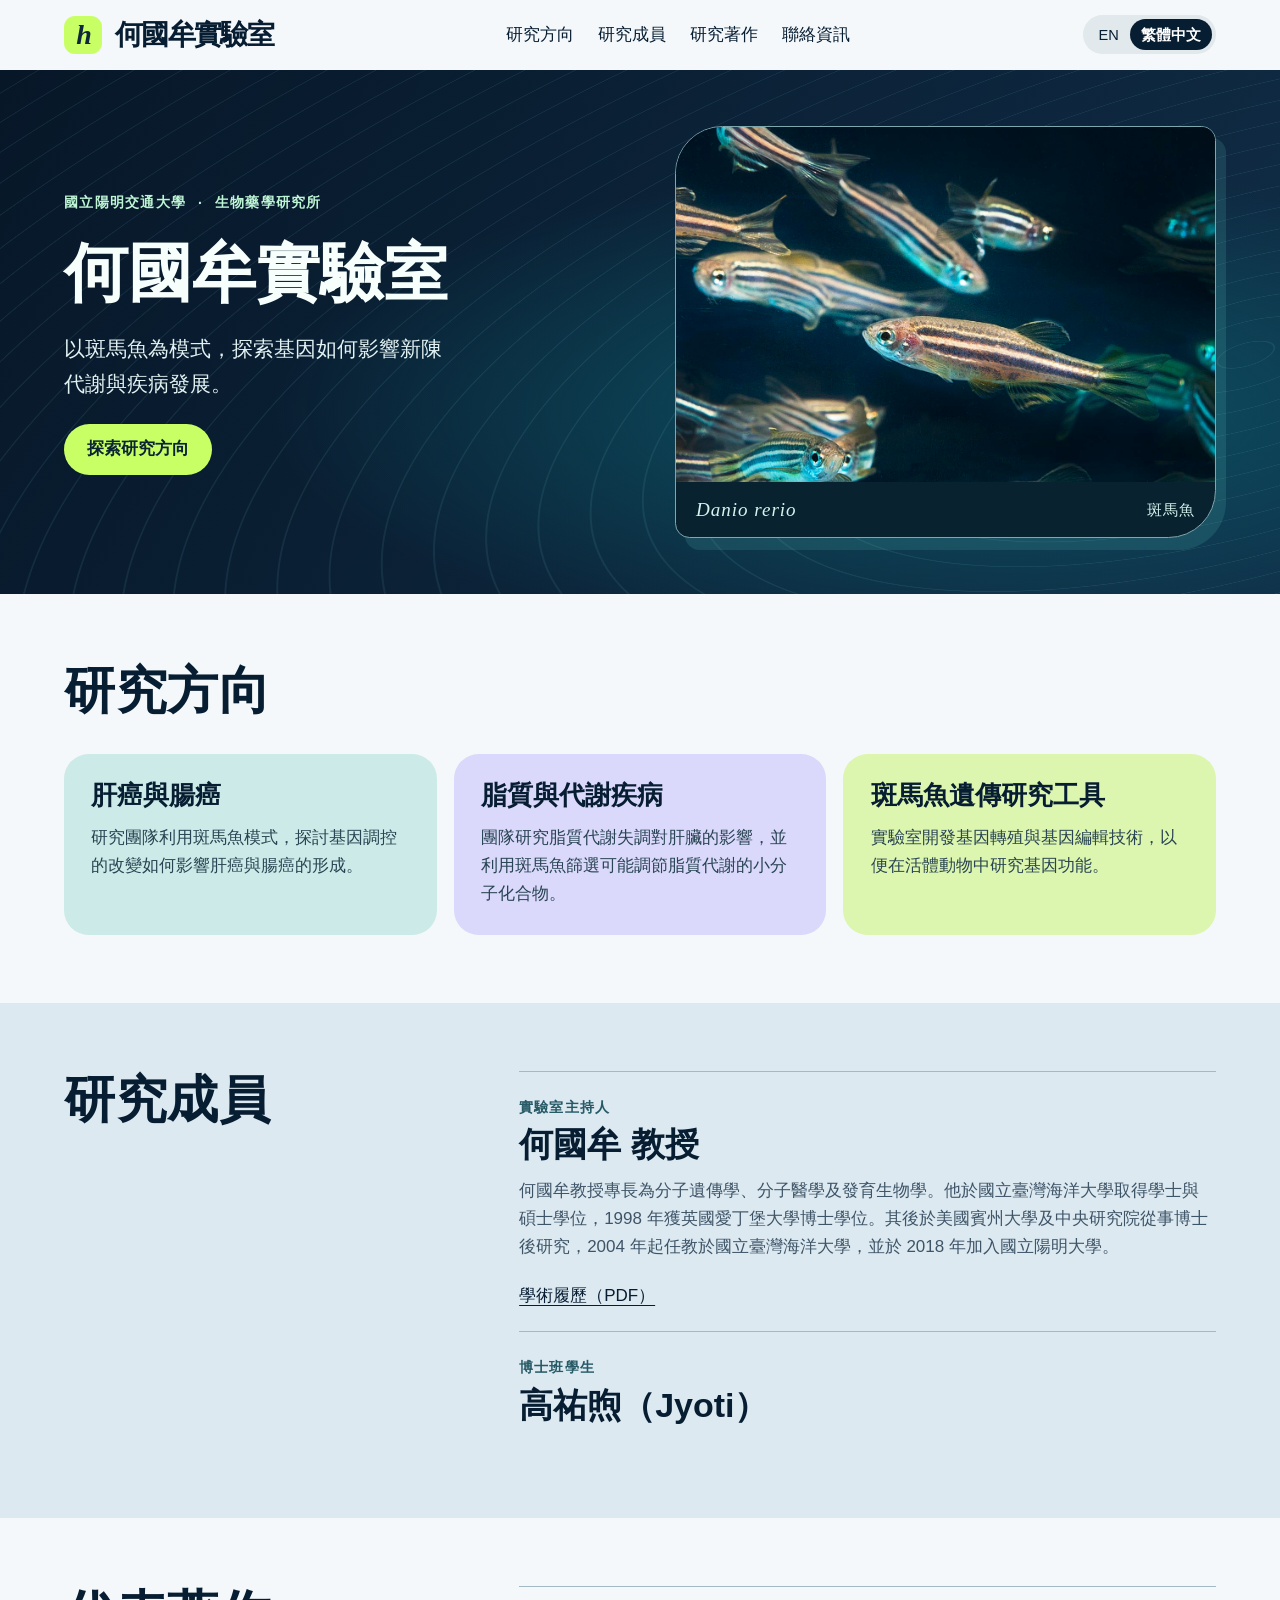
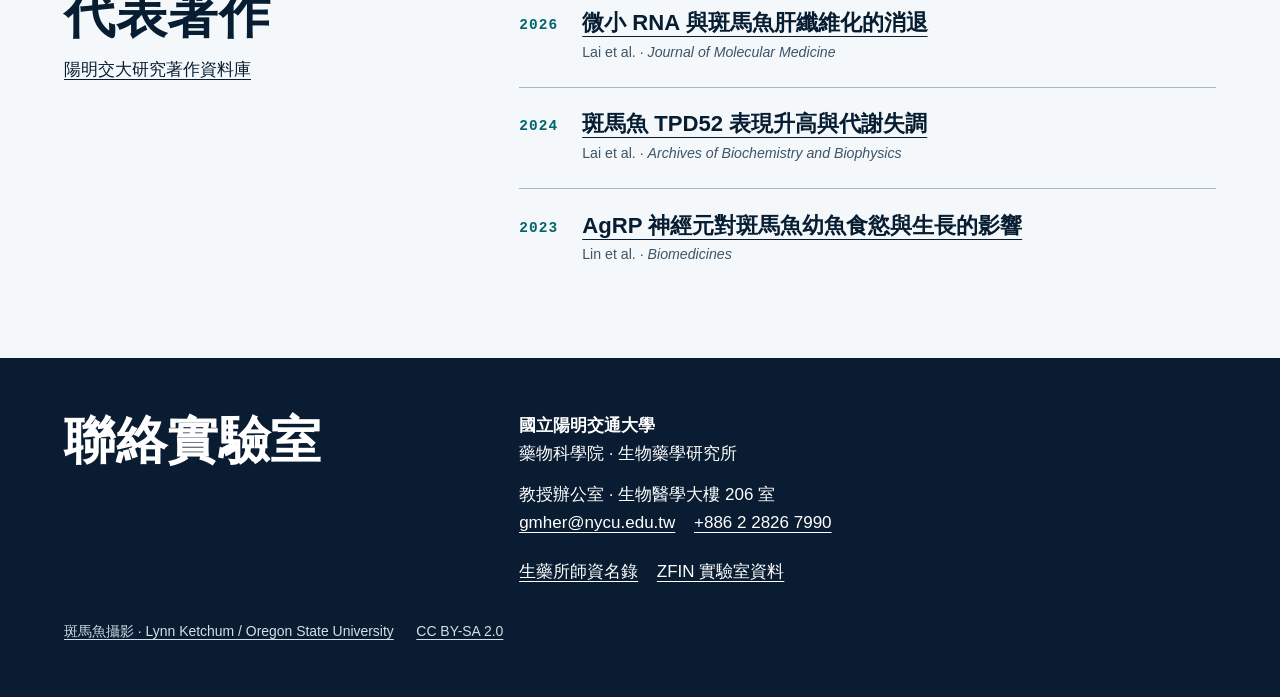
==== zh.html @ 33146ce4 "Publish bilingual Her Lab website" ====
<!doctype html>
<html lang="zh-TW"><head><meta charset="utf-8"><meta name="viewport" content="width=device-width, initial-scale=1"><title>何國牟實驗室 | 國立陽明交通大學</title><meta name="description" content="國立陽明交通大學何國牟實驗室以斑馬魚為模式，研究癌症、脂質代謝與疾病的遺傳機制。"><link rel="alternate" hreflang="en" href="index.html"><link rel="alternate" hreflang="zh-TW" href="zh.html"><link rel="stylesheet" href="style.css"><script defer src="water.js"></script></head>
<body><a class="skip" href="#main">跳至主要內容</a>
<header><a class="brand" href="zh.html"><span class="mark" aria-hidden="true">h</span>何國牟實驗室</a><nav aria-label="頁面導覽"><a href="#research">研究方向</a><a href="#people">研究成員</a><a href="#papers">研究著作</a><a href="#contact">聯絡資訊</a></nav><div class="langs"><a href="index.html" lang="en" hreflang="en">EN</a> <a href="zh.html" lang="zh-TW" hreflang="zh-TW" aria-current="page">繁體中文</a></div></header>
<main id="main"><section class="hero"><div class="wrap"><div><span class="meta">國立陽明交通大學 · 生物藥學研究所</span><h1>何國牟實驗室</h1><p class="lede">以斑馬魚為模式，探索基因如何影響新陳代謝與疾病發展。</p><a class="action" href="#research">探索研究方向</a></div><figure><img src="zebrafish.jpg" width="1271" height="1123" alt="斑馬魚身上的藍金色條紋"><figcaption><i>Danio rerio</i><span>斑馬魚</span></figcaption></figure></div></section>
<section id="research" class="wrap"><h2>研究方向</h2><div class="topics"><article><h3>肝癌與腸癌</h3><p>研究團隊利用斑馬魚模式，探討基因調控的改變如何影響肝癌與腸癌的形成。</p></article><article><h3>脂質與代謝疾病</h3><p>團隊研究脂質代謝失調對肝臟的影響，並利用斑馬魚篩選可能調節脂質代謝的小分子化合物。</p></article><article><h3>斑馬魚遺傳研究工具</h3><p>實驗室開發基因轉殖與基因編輯技術，以便在活體動物中研究基因功能。</p></article></div></section>
<section id="people" class="people"><div class="wrap split"><h2>研究成員</h2><div><article class="person"><span class="role">實驗室主持人</span><h3>何國牟 教授</h3><p>何國牟教授專長為分子遺傳學、分子醫學及發育生物學。他於國立臺灣海洋大學取得學士與碩士學位，1998 年獲英國愛丁堡大學博士學位。其後於美國賓州大學及中央研究院從事博士後研究，2004 年起任教於國立臺灣海洋大學，並於 2018 年加入國立陽明大學。</p><a href="https://bps.nycu.edu.tw/assets/faculty/prof-hers-cvlu-li.pdf">學術履歷（PDF）</a></article><article class="person"><span class="role">博士班學生</span><h3>高祐煦（Jyoti）</h3></article></div></div></section>
<section id="papers" class="wrap split"><div><h2>代表著作</h2><p><a href="https://scholar.nycu.edu.tw/zh/persons/gour-mour-her/">陽明交大研究著作資料庫</a></p></div><div><article class="paper"><span class="year">2026</span><div><h3><a href="https://doi.org/10.1007/s00109-026-02672-y">微小 RNA 與斑馬魚肝纖維化的消退</a></h3><small lang="en">Lai et al. · <i>Journal of Molecular Medicine</i></small></div></article><article class="paper"><span class="year">2024</span><div><h3><a href="https://doi.org/10.1016/j.abb.2024.110166">斑馬魚 TPD52 表現升高與代謝失調</a></h3><small lang="en">Lai et al. · <i>Archives of Biochemistry and Biophysics</i></small></div></article><article class="paper"><span class="year">2023</span><div><h3><a href="https://doi.org/10.3390/biomedicines11020499">AgRP 神經元對斑馬魚幼魚食慾與生長的影響</a></h3><small lang="en">Lin et al. · <i>Biomedicines</i></small></div></article></div></section></main>
<footer id="contact"><div class="wrap split"><h2>聯絡實驗室</h2><div><strong>國立陽明交通大學</strong><br>藥物科學院 · 生物藥學研究所<p>教授辦公室 · 生物醫學大樓 206 室<br><a href="mailto:gmher@nycu.edu.tw">gmher@nycu.edu.tw</a><a href="tel:+886228267990">+886 2 2826 7990</a></p><a href="https://bps.nycu.edu.tw/faculty-members/">生藥所師資名錄</a><a href="https://zfin.org/action/profile/view/ZDB-LAB-080716-1">ZFIN 實驗室資料</a></div></div><p class="wrap credit"><a href="https://commons.wikimedia.org/wiki/File:Zebrafish_(26436913602).jpg">斑馬魚攝影 · Lynn Ketchum / Oregon State University</a> <a href="https://creativecommons.org/licenses/by-sa/2.0/">CC BY-SA 2.0</a></p></footer>
<script>for(const link of document.querySelectorAll('.langs a'))link.addEventListener('click',()=>link.hash=location.hash);</script></body></html>
---- style.css ----
:root{--ink:#183f3c;--muted:#45635d;--line:#bdcfc4;--paper:#fafbf5;--sage:#e4ede2;color:var(--ink);background:var(--paper);font:17px/1.65 "DM Sans",-apple-system,BlinkMacSystemFont,"PingFang TC",sans-serif}
*{box-sizing:border-box}body{margin:0}a{color:inherit;text-underline-offset:.25em}a:hover{text-decoration-thickness:2px}a:focus-visible{outline:3px solid #b16621;outline-offset:4px}.skip{position:absolute;left:1rem;top:-5rem;background:white}.skip:focus{top:0}header,.wrap{width:min(1200px,90%);margin:auto}header,nav,.brand,.langs{display:flex;align-items:center}header{justify-content:space-between;gap:1rem;padding:1.25rem 0}nav,.langs{gap:1.4rem}header a{text-decoration:none}.brand{font:600 1.65rem Georgia,serif;gap:.75rem;white-space:nowrap}.mark{display:grid;place-items:center;border:1.5px solid;border-radius:50%;height:2.25rem;width:2.25rem;font:italic 1.45rem Georgia}.langs{gap:.6rem;font-size:.86rem}.langs [aria-current]{font-weight:700;border-bottom:2px solid}.hero{background:var(--sage);border-block:1px solid var(--line)}.hero .wrap{display:grid;grid-template-columns:1fr 1fr;align-items:center;gap:4%;min-height:485px;padding-block:3.6rem}.meta,figcaption,.role{font-size:.85rem;letter-spacing:.065em;color:var(--muted)}.meta{text-transform:uppercase;font-weight:650}h1,h2,h3{font-family:"Baskervville",Georgia,"Songti TC",serif;font-weight:400;line-height:1.13;margin:0}h1{font-size:clamp(3.7rem,7vw,6.4rem);letter-spacing:-.06em;margin:.4rem 0 1rem}h2{font-size:clamp(2rem,4vw,3.35rem);letter-spacing:-.04em}h3{font-size:1.55rem}.lede{font-size:1.2rem;max-width:39ch}.action{display:inline-block;background:var(--ink);color:white;padding:.55rem 1.18rem;text-decoration:none;border-radius:2rem}figure{margin:0;position:relative;background:radial-gradient(ellipse,#f4f6e9 15%,transparent 71%)}figure img{width:100%;display:block;transform:rotate(-7deg)}figcaption{border-top:1px solid #9caf9e;margin:1rem auto 0;width:88%;padding-top:.5rem;display:flex;justify-content:space-between;gap:1rem}main section:not(.hero){padding:4rem 0}.topics{display:grid;grid-template-columns:repeat(3,1fr);gap:2.5rem;margin-top:2rem}.topics article,.person,.paper{border-top:1px solid var(--line);padding:1.25rem 0}p{margin:.75rem 0 1.25rem}article p{color:var(--muted)}.people{background:#eff2ea}.split{display:grid;grid-template-columns:1fr 1.8fr;gap:4rem}.person h3{margin:.25rem 0}.paper{display:grid;grid-template-columns:auto 1fr;gap:1.4rem}.paper small{color:var(--muted)}.paper h3{font-size:1.3rem;line-height:1.35}.year{font:italic 1.1rem Georgia,serif;padding-top:.35rem}footer{background:var(--ink);color:#fff;padding:3.2rem 0}footer .split{align-items:start}footer a{display:inline-block;margin-right:1.1rem}html:lang(zh-TW) h1{font-size:clamp(2.8rem,5vw,4.6rem);letter-spacing:0}html:lang(zh-TW) h2{letter-spacing:.01em}
@media(max-width:850px){header{flex-wrap:wrap}nav{order:3;width:100%;justify-content:space-between;gap:.5rem;font-size:.95rem}.hero .wrap{gap:1rem;min-height:0}.topics{gap:1rem}.split{gap:2rem}}
@media(max-width:650px){.hero .wrap,.topics,.split{grid-template-columns:1fr}.hero .wrap{padding-block:2rem;gap:.5rem}figure{max-width:420px;width:100%;justify-self:center}main section:not(.hero){padding:2.7rem 0}.topics{gap:0}.split{gap:1.6rem}header{padding:.8rem 0}.lede{font-size:1.08rem}.paper{gap:.75rem}.brand{font-size:1.35rem}nav a{font-size:.87rem}}

/* Deep water, electric lime and a specimen-photography frame. */
:root{--ink:#071d32;--muted:#3e5467;--line:#c2d1d9;--paper:#f4f8fa;font-family:"Inter","Helvetica Neue","PingFang TC",sans-serif}
body{position:relative}h1,h2,h3,.brand{font-family:"Inter","Helvetica Neue","PingFang TC",sans-serif;font-weight:750}
header{padding-block:.9rem}.brand{letter-spacing:-.06em}.mark{background:#c8ff65;color:#10263b;border:0;border-radius:.65rem;font:bold italic 1.65rem Georgia}
nav a:hover,.paper a:hover{color:#00757d}.langs{background:#e1e9ed;padding:.24rem;border-radius:2rem;gap:0}.langs a{padding:.2rem .65rem;border-radius:2rem}.langs [aria-current]{background:var(--ink);color:white;border:0}
.hero{position:relative;isolation:isolate;overflow:hidden;color:#f7fffc;background:radial-gradient(ellipse at 76% 65%,#0c5464,transparent 51%),linear-gradient(120deg,#071728,#102d47);border:0}
.hero:before{content:"";position:absolute;inset:-40%;z-index:-1;opacity:.48;transform:rotate(-16deg);background:repeating-radial-gradient(ellipse at 75% 70%,transparent 0 28px,#6fc6cb35 29px 30px,transparent 31px 54px)}
.hero .wrap{min-height:500px;padding-block:3.3rem;grid-template-columns:1fr 1fr;gap:6%}.meta{font:600 .82rem/1.5 "IBM Plex Mono",monospace;letter-spacing:.09em;color:#bef6d5}
h1{font-size:clamp(4rem,8.8vw,8rem);font-weight:800;letter-spacing:-.085em;line-height:.92;margin:1.3rem 0}h2{font-weight:740;letter-spacing:-.055em}.lede{color:#e2f1f2;max-width:32ch;font-size:1.25rem}.action{background:#c8ff65;color:#0b2432;font-weight:700;padding:.7rem 1.35rem}.action:hover{background:white}
figure{background:#082230;border:1px solid #7fa7ae;border-radius:2.8rem .85rem;overflow:hidden;box-shadow:10px 12px 0 #62d3cd24}figure img{width:100%;height:auto;display:block;aspect-ratio:1.52;object-fit:cover;transform:none}
figcaption{color:#d7f5ee;margin:0;width:100%;padding:.7rem 1.2rem;align-items:center;border:0;font-size:.9rem}figcaption i{font-family:Georgia,serif;font-size:1.12rem}.credit{font-size:.82rem;line-height:1.6;margin:2rem auto 0;color:#d2e1e6}
.topics{gap:1rem}.topics article{border:0;border-radius:1.45rem;padding:1.6rem;background:#ccebe8}.topics article:nth-child(2){background:#dad9fb}.topics article:nth-child(3){background:#dcf5af}.topics h3{max-width:18ch;letter-spacing:-.045em}.topics p{color:#294452;margin-bottom:0}
.people{background:#dce9f1}.person,.paper{border-color:#a3b9c6}.role,.year{font:650 .85rem/1.6 monospace;text-transform:uppercase;letter-spacing:.08em}.paper h3 a{text-decoration-thickness:1px}.year{color:#00666c}.person h3{font-size:2rem}.role{color:#275a66}
footer{background:#091c32}.water-drop{position:absolute;width:0;height:0;pointer-events:none;z-index:9999}.water-drop span{position:absolute;left:0;top:0;width:140px;height:140px;border-radius:50%;opacity:0;background:radial-gradient(circle closest-side,transparent 76%,#052a5340 84%,#d7ffffaa 91%,#59beb94d 95%,transparent);mask-image:radial-gradient(circle closest-side,transparent 73%,black 85% 94%,transparent);backdrop-filter:blur(2px) contrast(1.4);animation:wave 1.1s cubic-bezier(.12,.56,.32,.97) both}
@keyframes wave{0%{transform:translate(-50%,-50%) scale(.03);opacity:0}9%{opacity:.85}100%{transform:translate(-50%,-50%) scale(1.65);opacity:0}}
body{overflow-x:clip}html:lang(zh-TW) h1{line-height:1.12}html:lang(zh-TW) h3{letter-spacing:0}
@media(max-width:650px){.hero .wrap{grid-template-columns:1fr;padding:2.5rem 0;gap:1.75rem}.topics{gap:1rem}figure{max-width:none}.lede{font-size:1.1rem}.brand{font-size:1.45rem}}
@media(prefers-reduced-motion:reduce){.water-drop{display:none}}
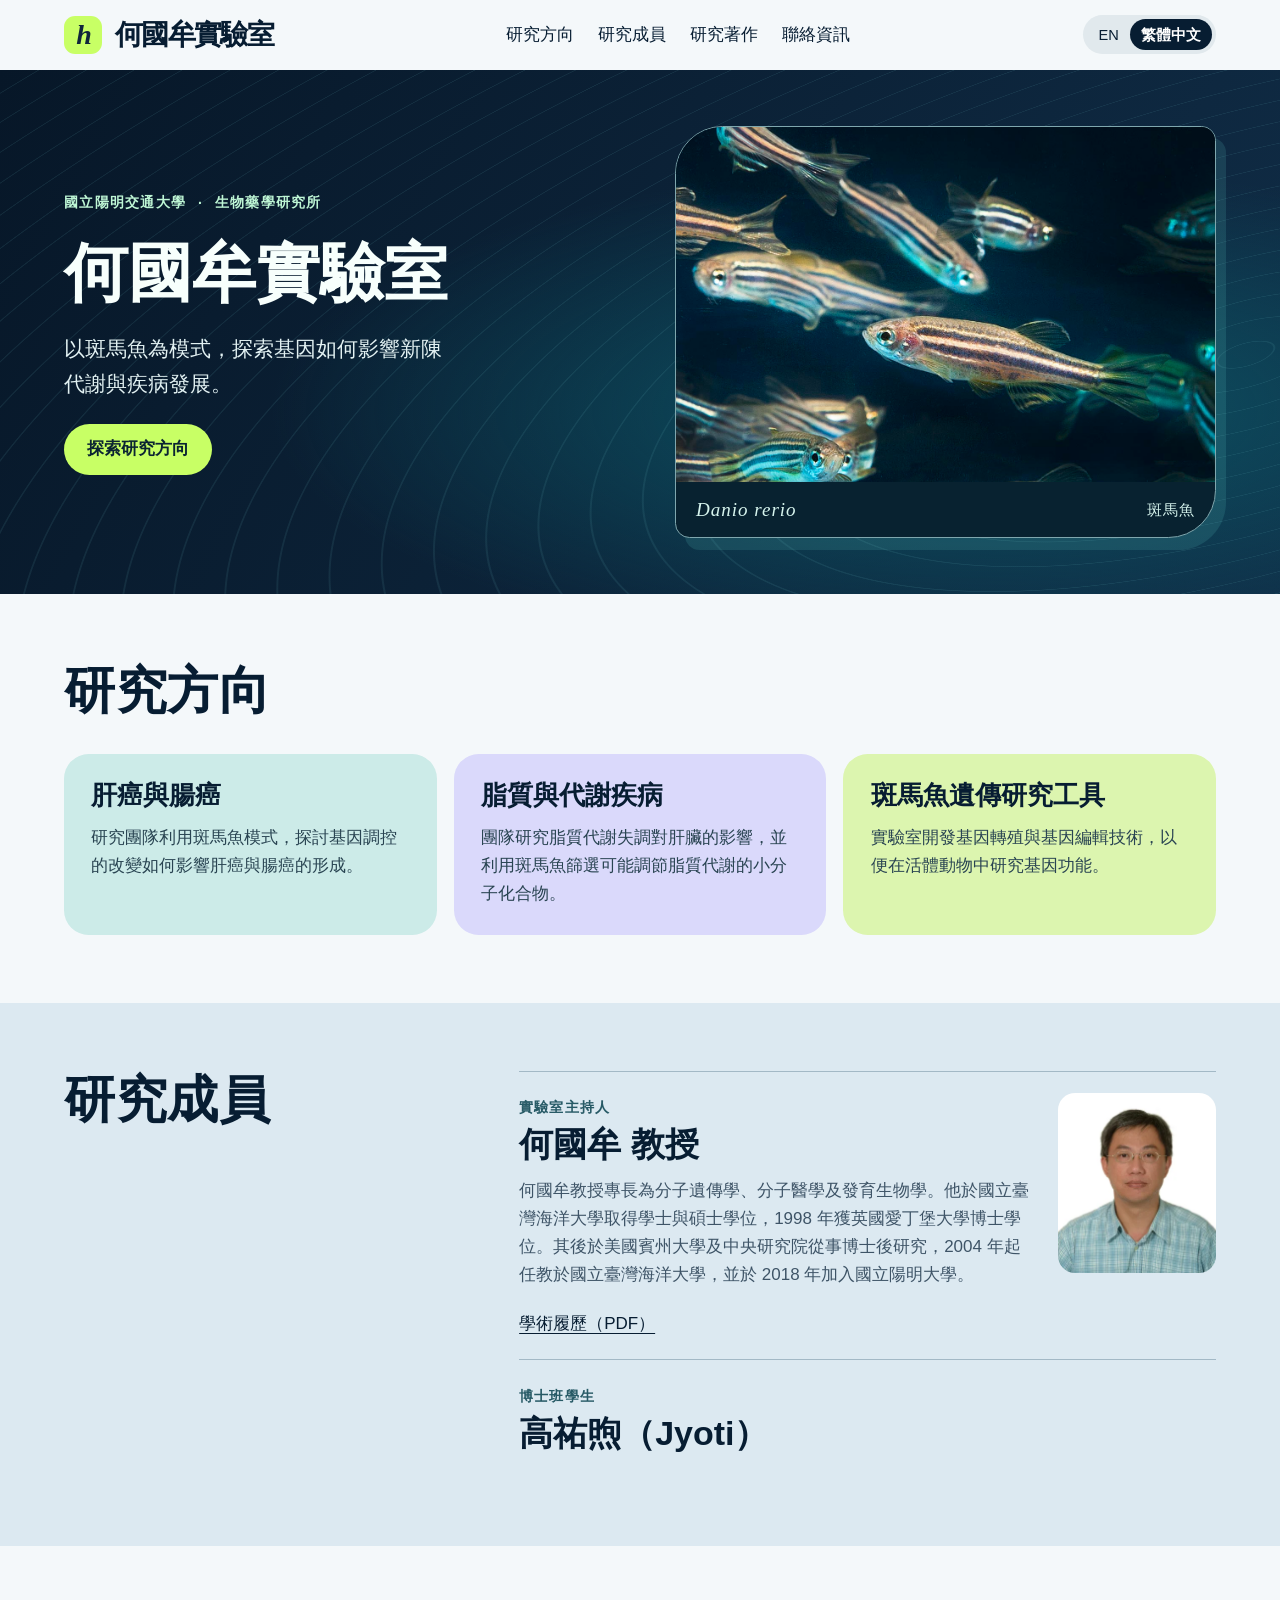
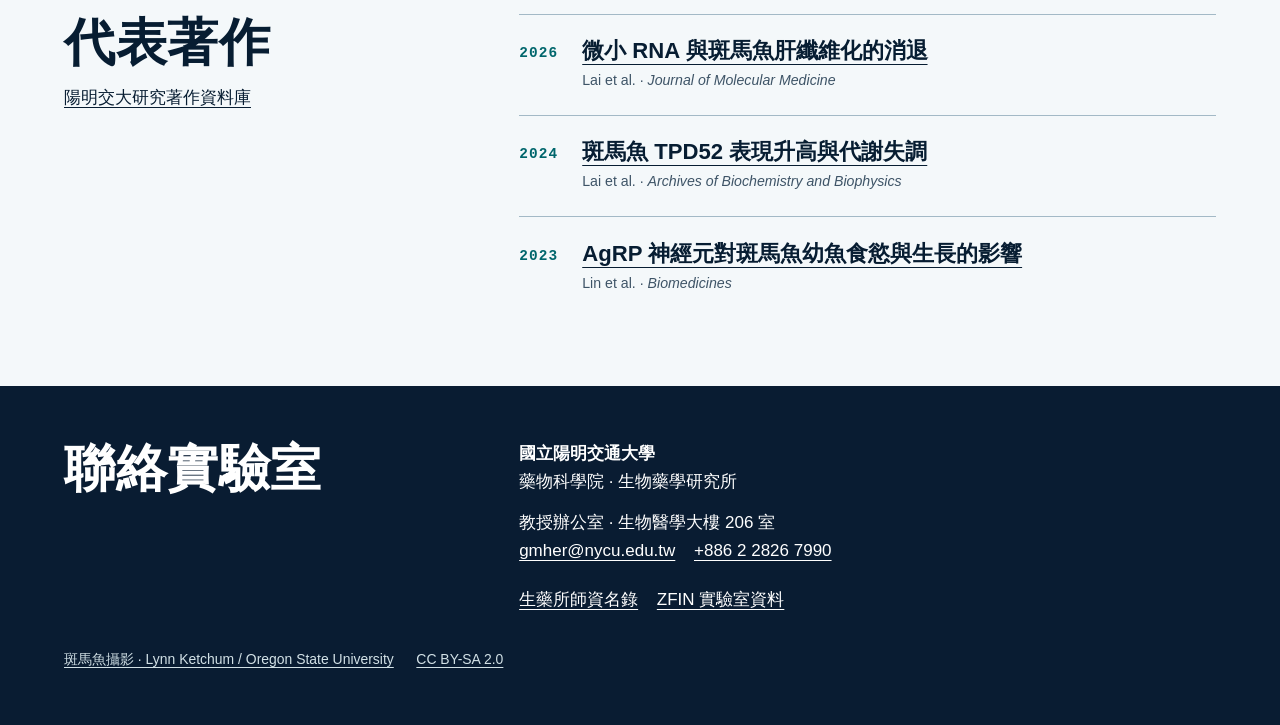
==== commit e61e1990: "Add Professor Her’s portrait to both faculty profiles" ====
--- a/zh.html
+++ b/zh.html
@@ -4,7 +4,7 @@
 <header><a class="brand" href="zh.html"><span class="mark" aria-hidden="true">h</span>何國牟實驗室</a><nav aria-label="頁面導覽"><a href="#research">研究方向</a><a href="#people">研究成員</a><a href="#papers">研究著作</a><a href="#contact">聯絡資訊</a></nav><div class="langs"><a href="index.html" lang="en" hreflang="en">EN</a> <a href="zh.html" lang="zh-TW" hreflang="zh-TW" aria-current="page">繁體中文</a></div></header>
 <main id="main"><section class="hero"><div class="wrap"><div><span class="meta">國立陽明交通大學 · 生物藥學研究所</span><h1>何國牟實驗室</h1><p class="lede">以斑馬魚為模式，探索基因如何影響新陳代謝與疾病發展。</p><a class="action" href="#research">探索研究方向</a></div><figure><img src="zebrafish.jpg" width="1271" height="1123" alt="斑馬魚身上的藍金色條紋"><figcaption><i>Danio rerio</i><span>斑馬魚</span></figcaption></figure></div></section>
 <section id="research" class="wrap"><h2>研究方向</h2><div class="topics"><article><h3>肝癌與腸癌</h3><p>研究團隊利用斑馬魚模式，探討基因調控的改變如何影響肝癌與腸癌的形成。</p></article><article><h3>脂質與代謝疾病</h3><p>團隊研究脂質代謝失調對肝臟的影響，並利用斑馬魚篩選可能調節脂質代謝的小分子化合物。</p></article><article><h3>斑馬魚遺傳研究工具</h3><p>實驗室開發基因轉殖與基因編輯技術，以便在活體動物中研究基因功能。</p></article></div></section>
-<section id="people" class="people"><div class="wrap split"><h2>研究成員</h2><div><article class="person"><span class="role">實驗室主持人</span><h3>何國牟 教授</h3><p>何國牟教授專長為分子遺傳學、分子醫學及發育生物學。他於國立臺灣海洋大學取得學士與碩士學位，1998 年獲英國愛丁堡大學博士學位。其後於美國賓州大學及中央研究院從事博士後研究，2004 年起任教於國立臺灣海洋大學，並於 2018 年加入國立陽明大學。</p><a href="https://bps.nycu.edu.tw/assets/faculty/prof-hers-cvlu-li.pdf">學術履歷（PDF）</a></article><article class="person"><span class="role">博士班學生</span><h3>高祐煦（Jyoti）</h3></article></div></div></section>
+<section id="people" class="people"><div class="wrap split"><h2>研究成員</h2><div><article class="person"><img class="pi-portrait" src="guor-mour-her.png" width="320" height="364" loading="lazy" alt="何國牟教授"><span class="role">實驗室主持人</span><h3>何國牟 教授</h3><p>何國牟教授專長為分子遺傳學、分子醫學及發育生物學。他於國立臺灣海洋大學取得學士與碩士學位，1998 年獲英國愛丁堡大學博士學位。其後於美國賓州大學及中央研究院從事博士後研究，2004 年起任教於國立臺灣海洋大學，並於 2018 年加入國立陽明大學。</p><a href="https://bps.nycu.edu.tw/assets/faculty/prof-hers-cvlu-li.pdf">學術履歷（PDF）</a></article><article class="person"><span class="role">博士班學生</span><h3>高祐煦（Jyoti）</h3></article></div></div></section>
 <section id="papers" class="wrap split"><div><h2>代表著作</h2><p><a href="https://scholar.nycu.edu.tw/zh/persons/gour-mour-her/">陽明交大研究著作資料庫</a></p></div><div><article class="paper"><span class="year">2026</span><div><h3><a href="https://doi.org/10.1007/s00109-026-02672-y">微小 RNA 與斑馬魚肝纖維化的消退</a></h3><small lang="en">Lai et al. · <i>Journal of Molecular Medicine</i></small></div></article><article class="paper"><span class="year">2024</span><div><h3><a href="https://doi.org/10.1016/j.abb.2024.110166">斑馬魚 TPD52 表現升高與代謝失調</a></h3><small lang="en">Lai et al. · <i>Archives of Biochemistry and Biophysics</i></small></div></article><article class="paper"><span class="year">2023</span><div><h3><a href="https://doi.org/10.3390/biomedicines11020499">AgRP 神經元對斑馬魚幼魚食慾與生長的影響</a></h3><small lang="en">Lin et al. · <i>Biomedicines</i></small></div></article></div></section></main>
 <footer id="contact"><div class="wrap split"><h2>聯絡實驗室</h2><div><strong>國立陽明交通大學</strong><br>藥物科學院 · 生物藥學研究所<p>教授辦公室 · 生物醫學大樓 206 室<br><a href="mailto:gmher@nycu.edu.tw">gmher@nycu.edu.tw</a><a href="tel:+886228267990">+886 2 2826 7990</a></p><a href="https://bps.nycu.edu.tw/faculty-members/">生藥所師資名錄</a><a href="https://zfin.org/action/profile/view/ZDB-LAB-080716-1">ZFIN 實驗室資料</a></div></div><p class="wrap credit"><a href="https://commons.wikimedia.org/wiki/File:Zebrafish_(26436913602).jpg">斑馬魚攝影 · Lynn Ketchum / Oregon State University</a> <a href="https://creativecommons.org/licenses/by-sa/2.0/">CC BY-SA 2.0</a></p></footer>
 <script>for(const link of document.querySelectorAll('.langs a'))link.addEventListener('click',()=>link.hash=location.hash);</script></body></html>
--- a/style.css
+++ b/style.css
@@ -21,3 +21,15 @@
 body{overflow-x:clip}html:lang(zh-TW) h1{line-height:1.12}html:lang(zh-TW) h3{letter-spacing:0}
 @media(max-width:650px){.hero .wrap{grid-template-columns:1fr;padding:2.5rem 0;gap:1.75rem}.topics{gap:1rem}figure{max-width:none}.lede{font-size:1.1rem}.brand{font-size:1.45rem}}
 @media(prefers-reduced-motion:reduce){.water-drop{display:none}}
+
+.person { display: flow-root; }
+.pi-portrait {
+  float: right;
+  width: clamp(104px, 14vw, 158px);
+  height: auto;
+  margin: 0 0 1rem 1.25rem;
+  border-radius: 1rem;
+}
+@media (max-width: 420px) {
+  .pi-portrait { float: none; display: block; margin: 0 0 1rem; }
+}
